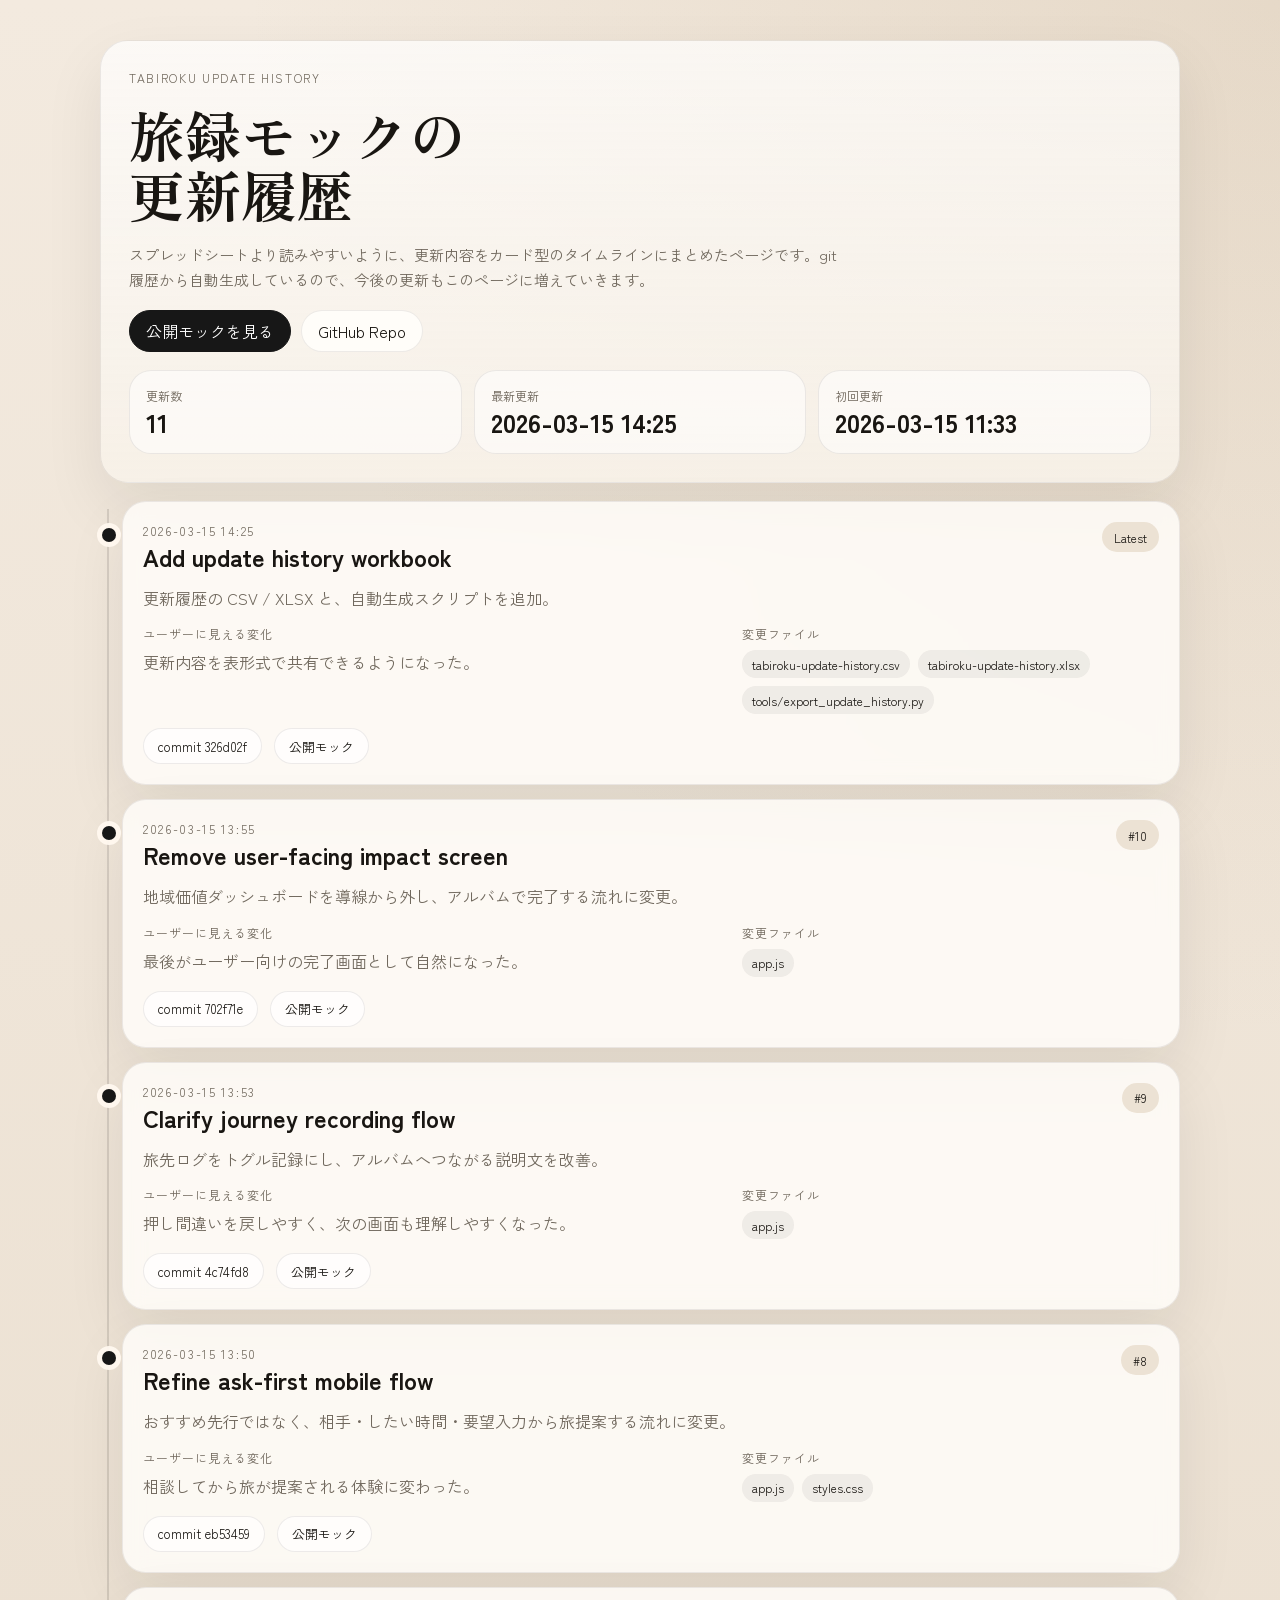
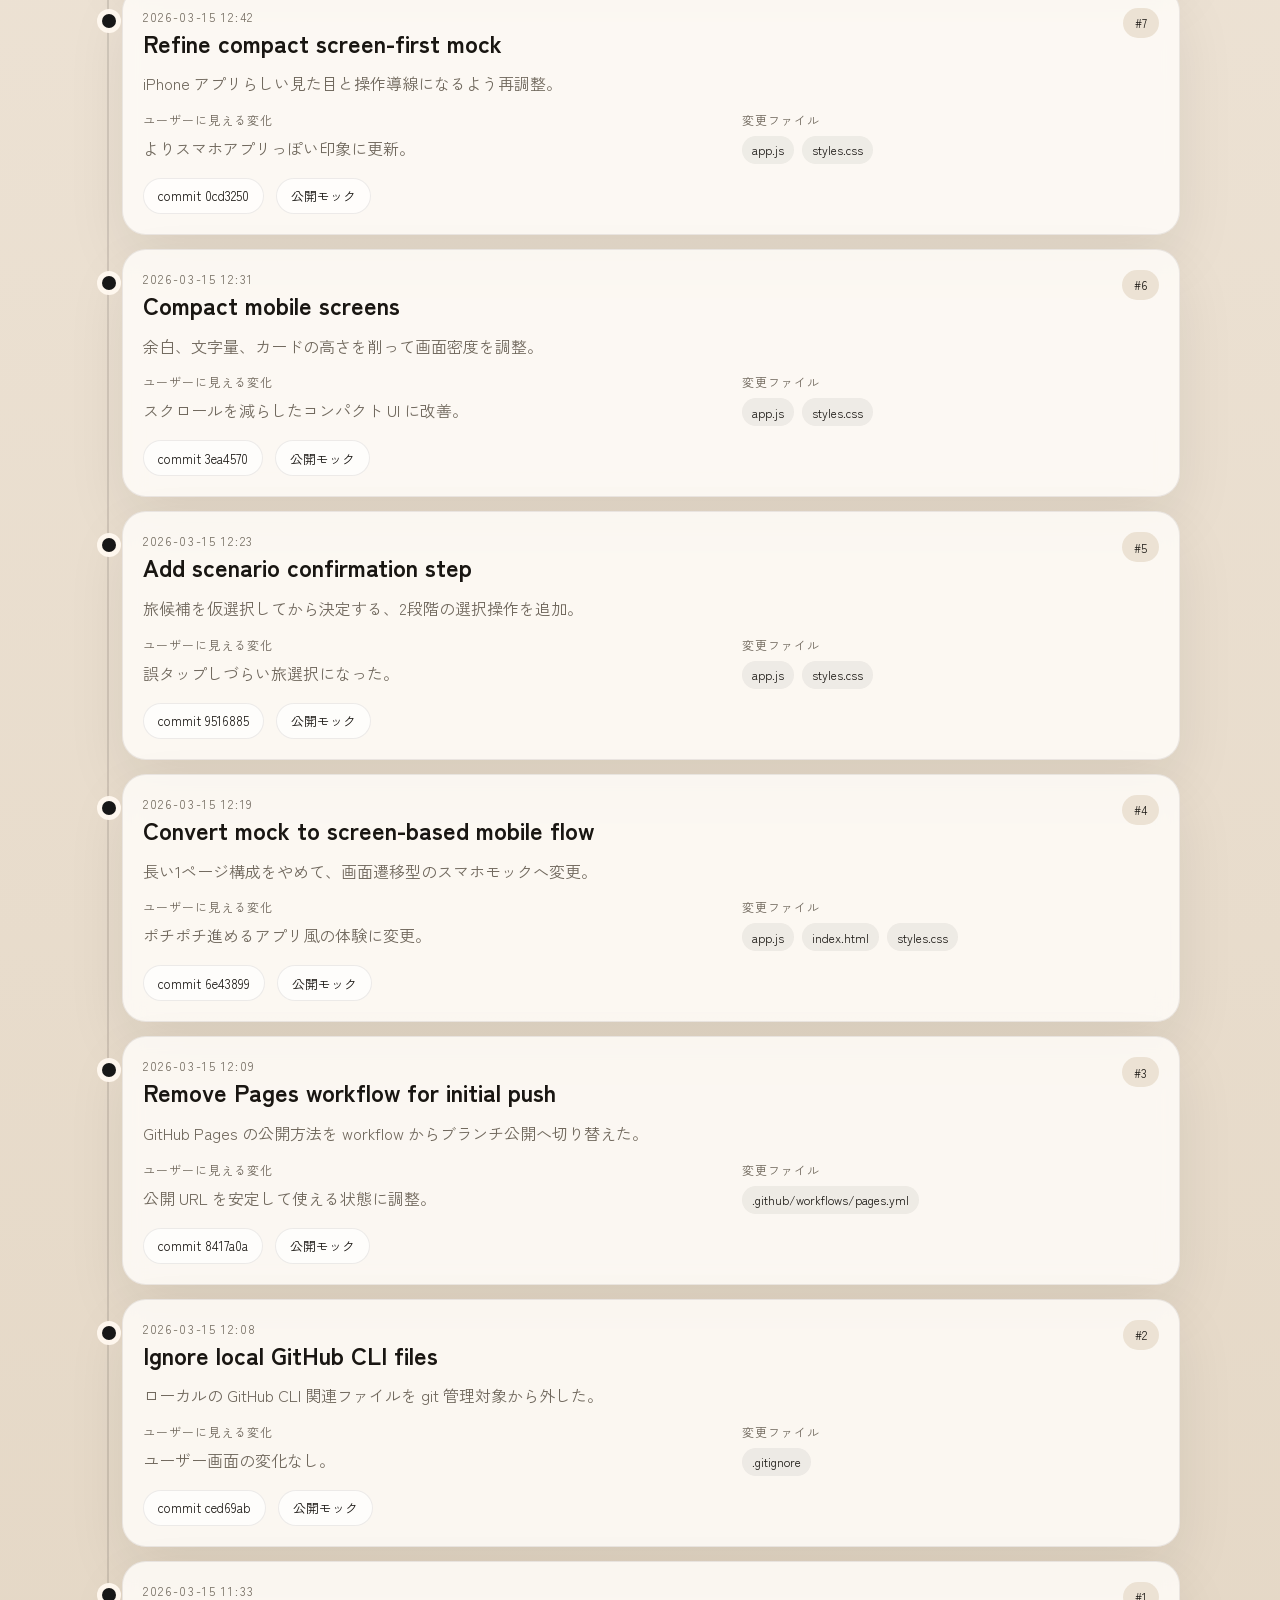
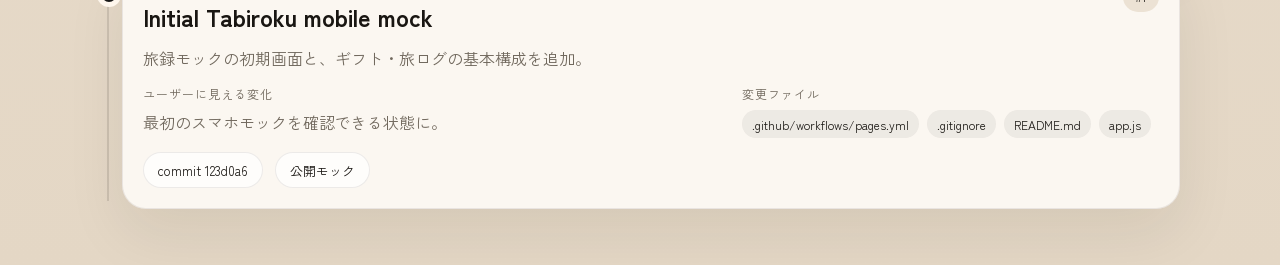
==== update-history.html @ e1cdf244 "Generate HTML update history page" ====
<!DOCTYPE html>
<html lang="ja">
<head>
  <meta charset="UTF-8">
  <meta name="viewport" content="width=device-width, initial-scale=1.0">
  <meta name="description" content="旅録モックの更新履歴">
  <title>旅録 更新履歴</title>
  <style>
    :root {
      --bg: #efe5d8;
      --bg-soft: #f7f1e8;
      --card: rgba(255, 253, 249, 0.84);
      --card-strong: #fffdf9;
      --ink: #191612;
      --muted: #71695e;
      --line: rgba(25, 22, 18, 0.08);
      --accent: #171717;
      --accent-soft: #ece2d4;
      --shadow: 0 24px 60px rgba(25, 22, 18, 0.08);
    }

    * {
      box-sizing: border-box;
    }

    body {
      margin: 0;
      font-family: "Zen Kaku Gothic New", "Hiragino Sans", sans-serif;
      color: var(--ink);
      background:
        radial-gradient(circle at top right, rgba(183, 156, 118, 0.22), transparent 28%),
        linear-gradient(180deg, #f3eadf 0%, #e4d7c5 100%);
    }

    a {
      color: inherit;
    }

    .page {
      width: min(1080px, calc(100% - 32px));
      margin: 0 auto;
      padding: 40px 0 56px;
    }

    .hero {
      display: grid;
      gap: 18px;
      padding: 28px;
      border: 1px solid var(--line);
      border-radius: 28px;
      background: linear-gradient(180deg, rgba(255, 255, 255, 0.7), rgba(247, 241, 232, 0.9));
      box-shadow: var(--shadow);
    }

    .eyebrow {
      margin: 0;
      color: var(--muted);
      font-size: 12px;
      letter-spacing: 0.14em;
      text-transform: uppercase;
    }

    .hero h1 {
      margin: 0;
      font-family: "Zen Old Mincho", serif;
      font-size: clamp(32px, 6vw, 56px);
      line-height: 1.08;
    }

    .hero-copy {
      max-width: 720px;
      margin: 0;
      color: var(--muted);
      font-size: 15px;
      line-height: 1.65;
    }

    .hero-links {
      display: flex;
      flex-wrap: wrap;
      gap: 10px;
    }

    .hero-links a {
      display: inline-flex;
      align-items: center;
      min-height: 42px;
      padding: 0 16px;
      border-radius: 999px;
      border: 1px solid var(--line);
      background: var(--card-strong);
      text-decoration: none;
    }

    .hero-links a.primary {
      background: var(--accent);
      border-color: var(--accent);
      color: #fff;
    }

    .stats {
      display: grid;
      grid-template-columns: repeat(3, minmax(0, 1fr));
      gap: 12px;
    }

    .stat-card {
      display: grid;
      gap: 4px;
      padding: 16px;
      border-radius: 22px;
      border: 1px solid var(--line);
      background: rgba(255, 255, 255, 0.56);
    }

    .stat-card span {
      color: var(--muted);
      font-size: 12px;
    }

    .stat-card strong {
      font-size: 26px;
      line-height: 1.1;
    }

    .timeline {
      position: relative;
      display: grid;
      gap: 14px;
      margin-top: 18px;
      padding-left: 22px;
    }

    .timeline::before {
      content: "";
      position: absolute;
      top: 8px;
      bottom: 8px;
      left: 7px;
      width: 2px;
      background: rgba(25, 22, 18, 0.12);
    }

    .history-card {
      position: relative;
      display: grid;
      gap: 14px;
      padding: 20px;
      border: 1px solid var(--line);
      border-radius: 24px;
      background: var(--card);
      box-shadow: var(--shadow);
      backdrop-filter: blur(10px);
    }

    .history-card::before {
      content: "";
      position: absolute;
      top: 26px;
      left: -21px;
      width: 14px;
      height: 14px;
      border-radius: 50%;
      background: var(--accent);
      box-shadow: 0 0 0 5px rgba(255, 248, 240, 0.95);
    }

    .card-top {
      display: flex;
      justify-content: space-between;
      gap: 16px;
      align-items: start;
    }

    .card-top h2 {
      margin: 4px 0 0;
      font-size: 24px;
      line-height: 1.2;
    }

    .badge {
      display: inline-flex;
      align-items: center;
      justify-content: center;
      min-height: 30px;
      padding: 0 12px;
      border-radius: 999px;
      background: var(--accent-soft);
      color: var(--ink);
      font-size: 12px;
      white-space: nowrap;
    }

    .detail,
    .meta-copy {
      margin: 0;
      color: var(--muted);
      line-height: 1.6;
    }

    .meta-grid {
      display: grid;
      grid-template-columns: 1.4fr 1fr;
      gap: 16px;
    }

    .meta-label {
      margin: 0 0 8px;
      color: var(--muted);
      font-size: 12px;
      letter-spacing: 0.08em;
      text-transform: uppercase;
    }

    .file-tags {
      display: flex;
      flex-wrap: wrap;
      gap: 8px;
    }

    .file-tag {
      display: inline-flex;
      align-items: center;
      min-height: 28px;
      padding: 0 10px;
      border-radius: 999px;
      background: rgba(23, 23, 23, 0.06);
      font-size: 12px;
    }

    .link-row {
      display: flex;
      flex-wrap: wrap;
      gap: 12px;
    }

    .link-row a {
      display: inline-flex;
      align-items: center;
      min-height: 36px;
      padding: 0 14px;
      border-radius: 999px;
      border: 1px solid var(--line);
      background: rgba(255, 255, 255, 0.72);
      text-decoration: none;
      font-size: 13px;
    }

    @media (max-width: 720px) {
      .page {
        width: min(100% - 20px, 100%);
        padding: 16px 0 32px;
      }

      .hero {
        padding: 18px;
        border-radius: 22px;
      }

      .stats,
      .meta-grid {
        grid-template-columns: 1fr;
      }

      .timeline {
        padding-left: 18px;
      }

      .history-card {
        padding: 16px;
        border-radius: 20px;
      }

      .history-card::before {
        left: -17px;
      }

      .card-top {
        display: grid;
      }

      .card-top h2 {
        font-size: 19px;
      }
    }
  </style>
  <link rel="preconnect" href="https://fonts.googleapis.com">
  <link rel="preconnect" href="https://fonts.gstatic.com" crossorigin>
  <link href="https://fonts.googleapis.com/css2?family=Zen+Kaku+Gothic+New:wght@400;500;700&family=Zen+Old+Mincho:wght@500;700&display=swap" rel="stylesheet">
</head>
<body>
  <main class="page">
    <section class="hero">
      <p class="eyebrow">Tabiroku Update History</p>
      <h1>旅録モックの<br>更新履歴</h1>
      <p class="hero-copy">スプレッドシートより読みやすいように、更新内容をカード型のタイムラインにまとめたページです。git 履歴から自動生成しているので、今後の更新もこのページに増えていきます。</p>
      <div class="hero-links">
        <a class="primary" href="https://ryoseiimai.github.io/tabiroku-app/" target="_blank" rel="noreferrer">公開モックを見る</a>
        <a href="https://github.com/Ryoseiimai/tabiroku-app" target="_blank" rel="noreferrer">GitHub Repo</a>
      </div>
      <div class="stats">
        
      <article class="stat-card">
        <span>更新数</span>
        <strong>11</strong>
      </article>
    
        
      <article class="stat-card">
        <span>最新更新</span>
        <strong>2026-03-15 14:25</strong>
      </article>
    
        
      <article class="stat-card">
        <span>初回更新</span>
        <strong>2026-03-15 11:33</strong>
      </article>
    
      </div>
    </section>
    <section class="timeline">
      
            <article class="history-card">
              <div class="card-top">
                <div>
                  <p class="eyebrow">2026-03-15 14:25</p>
                  <h2>Add update history workbook</h2>
                </div>
                <span class="badge">Latest</span>
              </div>
              <p class="detail">更新履歴の CSV / XLSX と、自動生成スクリプトを追加。</p>
              <div class="meta-grid">
                <section>
                  <p class="meta-label">ユーザーに見える変化</p>
                  <p class="meta-copy">更新内容を表形式で共有できるようになった。</p>
                </section>
                <section>
                  <p class="meta-label">変更ファイル</p>
                  <div class="file-tags"><span class="file-tag">tabiroku-update-history.csv</span><span class="file-tag">tabiroku-update-history.xlsx</span><span class="file-tag">tools/export_update_history.py</span></div>
                </section>
              </div>
              <div class="link-row">
                <a href="https://github.com/Ryoseiimai/tabiroku-app/commit/326d02feb4cc5871f377d0a3b51d2e1dd2d3f2f9" target="_blank" rel="noreferrer">commit 326d02f</a>
                <a href="https://ryoseiimai.github.io/tabiroku-app/" target="_blank" rel="noreferrer">公開モック</a>
              </div>
            </article>
            
            <article class="history-card">
              <div class="card-top">
                <div>
                  <p class="eyebrow">2026-03-15 13:55</p>
                  <h2>Remove user-facing impact screen</h2>
                </div>
                <span class="badge">#10</span>
              </div>
              <p class="detail">地域価値ダッシュボードを導線から外し、アルバムで完了する流れに変更。</p>
              <div class="meta-grid">
                <section>
                  <p class="meta-label">ユーザーに見える変化</p>
                  <p class="meta-copy">最後がユーザー向けの完了画面として自然になった。</p>
                </section>
                <section>
                  <p class="meta-label">変更ファイル</p>
                  <div class="file-tags"><span class="file-tag">app.js</span></div>
                </section>
              </div>
              <div class="link-row">
                <a href="https://github.com/Ryoseiimai/tabiroku-app/commit/702f71e2906af9ce256be36907423aeaa6bdb7fd" target="_blank" rel="noreferrer">commit 702f71e</a>
                <a href="https://ryoseiimai.github.io/tabiroku-app/" target="_blank" rel="noreferrer">公開モック</a>
              </div>
            </article>
            
            <article class="history-card">
              <div class="card-top">
                <div>
                  <p class="eyebrow">2026-03-15 13:53</p>
                  <h2>Clarify journey recording flow</h2>
                </div>
                <span class="badge">#9</span>
              </div>
              <p class="detail">旅先ログをトグル記録にし、アルバムへつながる説明文を改善。</p>
              <div class="meta-grid">
                <section>
                  <p class="meta-label">ユーザーに見える変化</p>
                  <p class="meta-copy">押し間違いを戻しやすく、次の画面も理解しやすくなった。</p>
                </section>
                <section>
                  <p class="meta-label">変更ファイル</p>
                  <div class="file-tags"><span class="file-tag">app.js</span></div>
                </section>
              </div>
              <div class="link-row">
                <a href="https://github.com/Ryoseiimai/tabiroku-app/commit/4c74fd8b9826eae8f683345e9d78c37155b29bcc" target="_blank" rel="noreferrer">commit 4c74fd8</a>
                <a href="https://ryoseiimai.github.io/tabiroku-app/" target="_blank" rel="noreferrer">公開モック</a>
              </div>
            </article>
            
            <article class="history-card">
              <div class="card-top">
                <div>
                  <p class="eyebrow">2026-03-15 13:50</p>
                  <h2>Refine ask-first mobile flow</h2>
                </div>
                <span class="badge">#8</span>
              </div>
              <p class="detail">おすすめ先行ではなく、相手・したい時間・要望入力から旅提案する流れに変更。</p>
              <div class="meta-grid">
                <section>
                  <p class="meta-label">ユーザーに見える変化</p>
                  <p class="meta-copy">相談してから旅が提案される体験に変わった。</p>
                </section>
                <section>
                  <p class="meta-label">変更ファイル</p>
                  <div class="file-tags"><span class="file-tag">app.js</span><span class="file-tag">styles.css</span></div>
                </section>
              </div>
              <div class="link-row">
                <a href="https://github.com/Ryoseiimai/tabiroku-app/commit/eb534593eb1c7be1b1d5b619a22f91bf250797fd" target="_blank" rel="noreferrer">commit eb53459</a>
                <a href="https://ryoseiimai.github.io/tabiroku-app/" target="_blank" rel="noreferrer">公開モック</a>
              </div>
            </article>
            
            <article class="history-card">
              <div class="card-top">
                <div>
                  <p class="eyebrow">2026-03-15 12:42</p>
                  <h2>Refine compact screen-first mock</h2>
                </div>
                <span class="badge">#7</span>
              </div>
              <p class="detail">iPhone アプリらしい見た目と操作導線になるよう再調整。</p>
              <div class="meta-grid">
                <section>
                  <p class="meta-label">ユーザーに見える変化</p>
                  <p class="meta-copy">よりスマホアプリっぽい印象に更新。</p>
                </section>
                <section>
                  <p class="meta-label">変更ファイル</p>
                  <div class="file-tags"><span class="file-tag">app.js</span><span class="file-tag">styles.css</span></div>
                </section>
              </div>
              <div class="link-row">
                <a href="https://github.com/Ryoseiimai/tabiroku-app/commit/0cd3250d94234d02f19f00d19261c5f120e7cd29" target="_blank" rel="noreferrer">commit 0cd3250</a>
                <a href="https://ryoseiimai.github.io/tabiroku-app/" target="_blank" rel="noreferrer">公開モック</a>
              </div>
            </article>
            
            <article class="history-card">
              <div class="card-top">
                <div>
                  <p class="eyebrow">2026-03-15 12:31</p>
                  <h2>Compact mobile screens</h2>
                </div>
                <span class="badge">#6</span>
              </div>
              <p class="detail">余白、文字量、カードの高さを削って画面密度を調整。</p>
              <div class="meta-grid">
                <section>
                  <p class="meta-label">ユーザーに見える変化</p>
                  <p class="meta-copy">スクロールを減らしたコンパクト UI に改善。</p>
                </section>
                <section>
                  <p class="meta-label">変更ファイル</p>
                  <div class="file-tags"><span class="file-tag">app.js</span><span class="file-tag">styles.css</span></div>
                </section>
              </div>
              <div class="link-row">
                <a href="https://github.com/Ryoseiimai/tabiroku-app/commit/3ea4570be6a39ab3e6713157a02b578151c8d7f8" target="_blank" rel="noreferrer">commit 3ea4570</a>
                <a href="https://ryoseiimai.github.io/tabiroku-app/" target="_blank" rel="noreferrer">公開モック</a>
              </div>
            </article>
            
            <article class="history-card">
              <div class="card-top">
                <div>
                  <p class="eyebrow">2026-03-15 12:23</p>
                  <h2>Add scenario confirmation step</h2>
                </div>
                <span class="badge">#5</span>
              </div>
              <p class="detail">旅候補を仮選択してから決定する、2段階の選択操作を追加。</p>
              <div class="meta-grid">
                <section>
                  <p class="meta-label">ユーザーに見える変化</p>
                  <p class="meta-copy">誤タップしづらい旅選択になった。</p>
                </section>
                <section>
                  <p class="meta-label">変更ファイル</p>
                  <div class="file-tags"><span class="file-tag">app.js</span><span class="file-tag">styles.css</span></div>
                </section>
              </div>
              <div class="link-row">
                <a href="https://github.com/Ryoseiimai/tabiroku-app/commit/95168854188f35b6bb435c3b8fd0d7870175361b" target="_blank" rel="noreferrer">commit 9516885</a>
                <a href="https://ryoseiimai.github.io/tabiroku-app/" target="_blank" rel="noreferrer">公開モック</a>
              </div>
            </article>
            
            <article class="history-card">
              <div class="card-top">
                <div>
                  <p class="eyebrow">2026-03-15 12:19</p>
                  <h2>Convert mock to screen-based mobile flow</h2>
                </div>
                <span class="badge">#4</span>
              </div>
              <p class="detail">長い1ページ構成をやめて、画面遷移型のスマホモックへ変更。</p>
              <div class="meta-grid">
                <section>
                  <p class="meta-label">ユーザーに見える変化</p>
                  <p class="meta-copy">ポチポチ進めるアプリ風の体験に変更。</p>
                </section>
                <section>
                  <p class="meta-label">変更ファイル</p>
                  <div class="file-tags"><span class="file-tag">app.js</span><span class="file-tag">index.html</span><span class="file-tag">styles.css</span></div>
                </section>
              </div>
              <div class="link-row">
                <a href="https://github.com/Ryoseiimai/tabiroku-app/commit/6e438990d645f42b58c4cd445c21f34d2c587411" target="_blank" rel="noreferrer">commit 6e43899</a>
                <a href="https://ryoseiimai.github.io/tabiroku-app/" target="_blank" rel="noreferrer">公開モック</a>
              </div>
            </article>
            
            <article class="history-card">
              <div class="card-top">
                <div>
                  <p class="eyebrow">2026-03-15 12:09</p>
                  <h2>Remove Pages workflow for initial push</h2>
                </div>
                <span class="badge">#3</span>
              </div>
              <p class="detail">GitHub Pages の公開方法を workflow からブランチ公開へ切り替えた。</p>
              <div class="meta-grid">
                <section>
                  <p class="meta-label">ユーザーに見える変化</p>
                  <p class="meta-copy">公開 URL を安定して使える状態に調整。</p>
                </section>
                <section>
                  <p class="meta-label">変更ファイル</p>
                  <div class="file-tags"><span class="file-tag">.github/workflows/pages.yml</span></div>
                </section>
              </div>
              <div class="link-row">
                <a href="https://github.com/Ryoseiimai/tabiroku-app/commit/8417a0a6a9825834ab72dbe2c8ad0e2a2dfd62f9" target="_blank" rel="noreferrer">commit 8417a0a</a>
                <a href="https://ryoseiimai.github.io/tabiroku-app/" target="_blank" rel="noreferrer">公開モック</a>
              </div>
            </article>
            
            <article class="history-card">
              <div class="card-top">
                <div>
                  <p class="eyebrow">2026-03-15 12:08</p>
                  <h2>Ignore local GitHub CLI files</h2>
                </div>
                <span class="badge">#2</span>
              </div>
              <p class="detail">ローカルの GitHub CLI 関連ファイルを git 管理対象から外した。</p>
              <div class="meta-grid">
                <section>
                  <p class="meta-label">ユーザーに見える変化</p>
                  <p class="meta-copy">ユーザー画面の変化なし。</p>
                </section>
                <section>
                  <p class="meta-label">変更ファイル</p>
                  <div class="file-tags"><span class="file-tag">.gitignore</span></div>
                </section>
              </div>
              <div class="link-row">
                <a href="https://github.com/Ryoseiimai/tabiroku-app/commit/ced69abb1e2871a45bdbd6ee4b30e00f05e26f56" target="_blank" rel="noreferrer">commit ced69ab</a>
                <a href="https://ryoseiimai.github.io/tabiroku-app/" target="_blank" rel="noreferrer">公開モック</a>
              </div>
            </article>
            
            <article class="history-card">
              <div class="card-top">
                <div>
                  <p class="eyebrow">2026-03-15 11:33</p>
                  <h2>Initial Tabiroku mobile mock</h2>
                </div>
                <span class="badge">#1</span>
              </div>
              <p class="detail">旅録モックの初期画面と、ギフト・旅ログの基本構成を追加。</p>
              <div class="meta-grid">
                <section>
                  <p class="meta-label">ユーザーに見える変化</p>
                  <p class="meta-copy">最初のスマホモックを確認できる状態に。</p>
                </section>
                <section>
                  <p class="meta-label">変更ファイル</p>
                  <div class="file-tags"><span class="file-tag">.github/workflows/pages.yml</span><span class="file-tag">.gitignore</span><span class="file-tag">README.md</span><span class="file-tag">app.js</span></div>
                </section>
              </div>
              <div class="link-row">
                <a href="https://github.com/Ryoseiimai/tabiroku-app/commit/123d0a676e46944324a2f637da2d99578be244f9" target="_blank" rel="noreferrer">commit 123d0a6</a>
                <a href="https://ryoseiimai.github.io/tabiroku-app/" target="_blank" rel="noreferrer">公開モック</a>
              </div>
            </article>
            
    </section>
  </main>
</body>
</html>
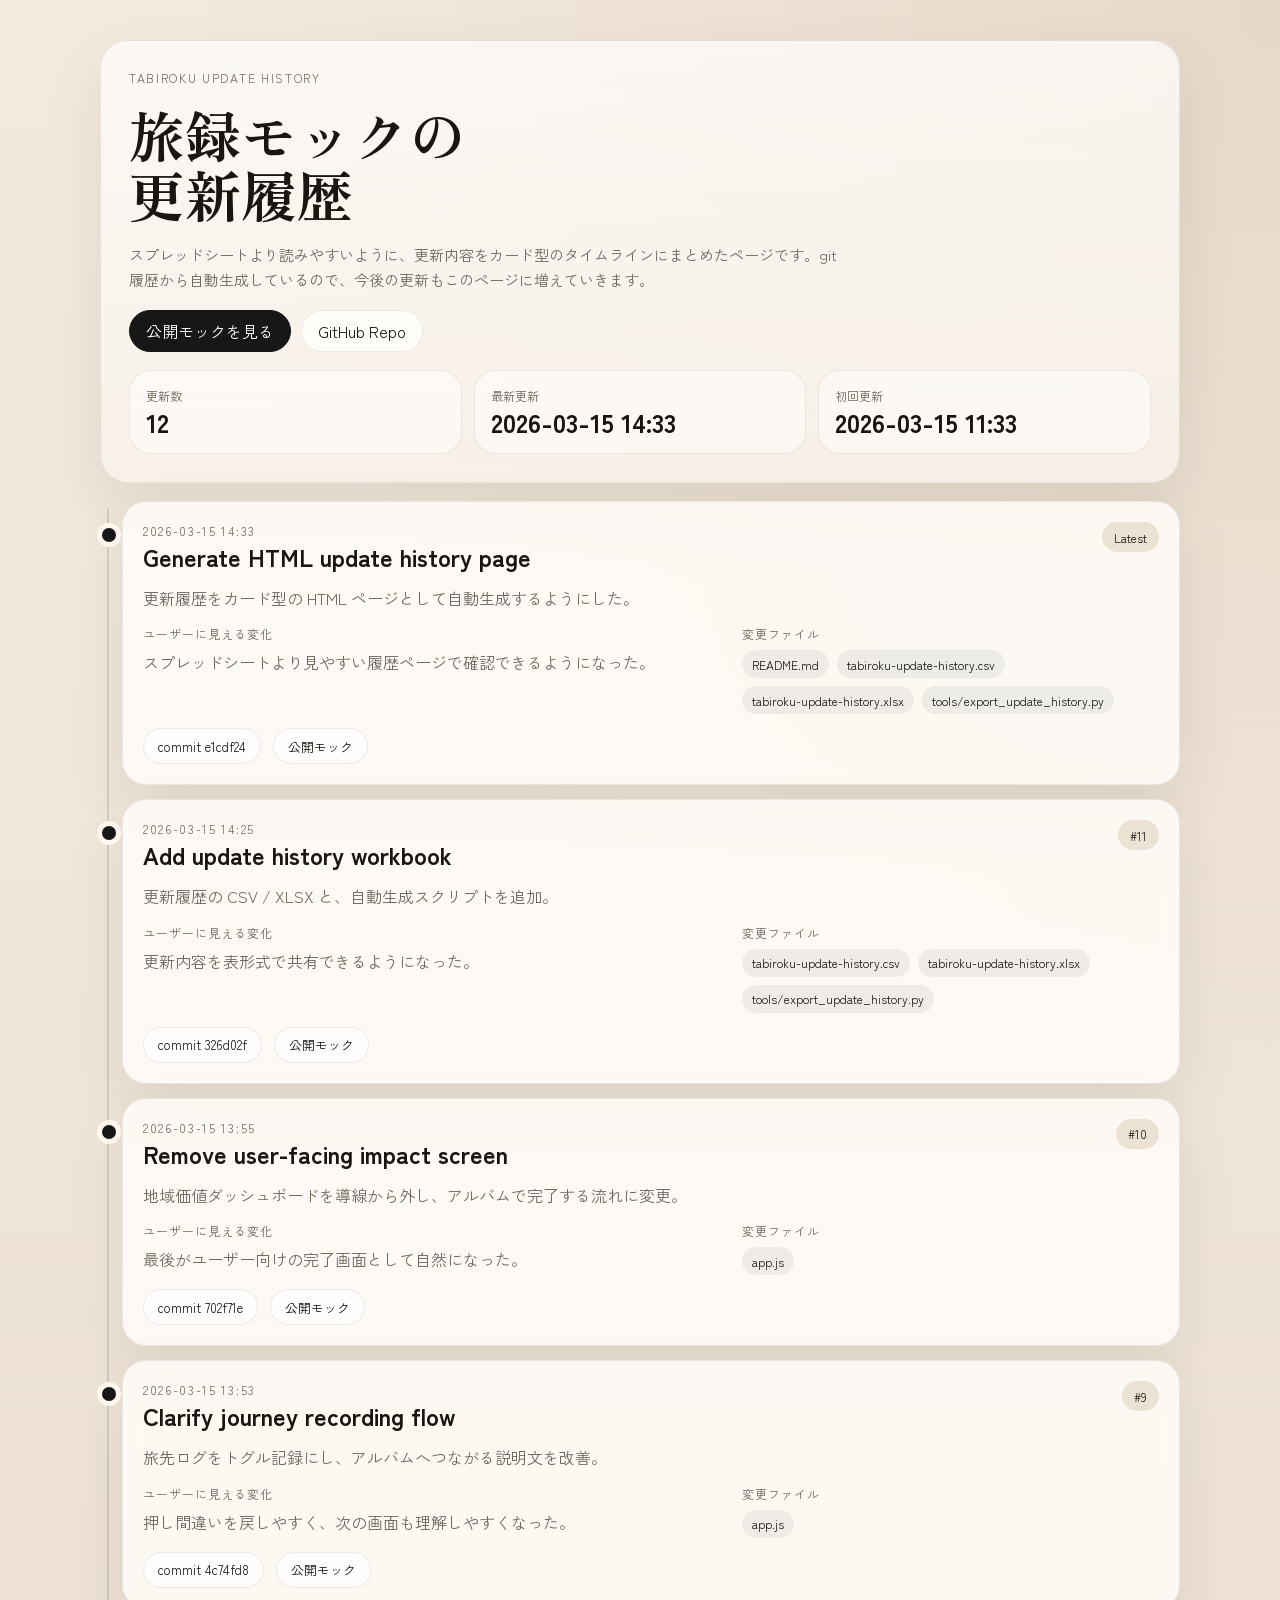
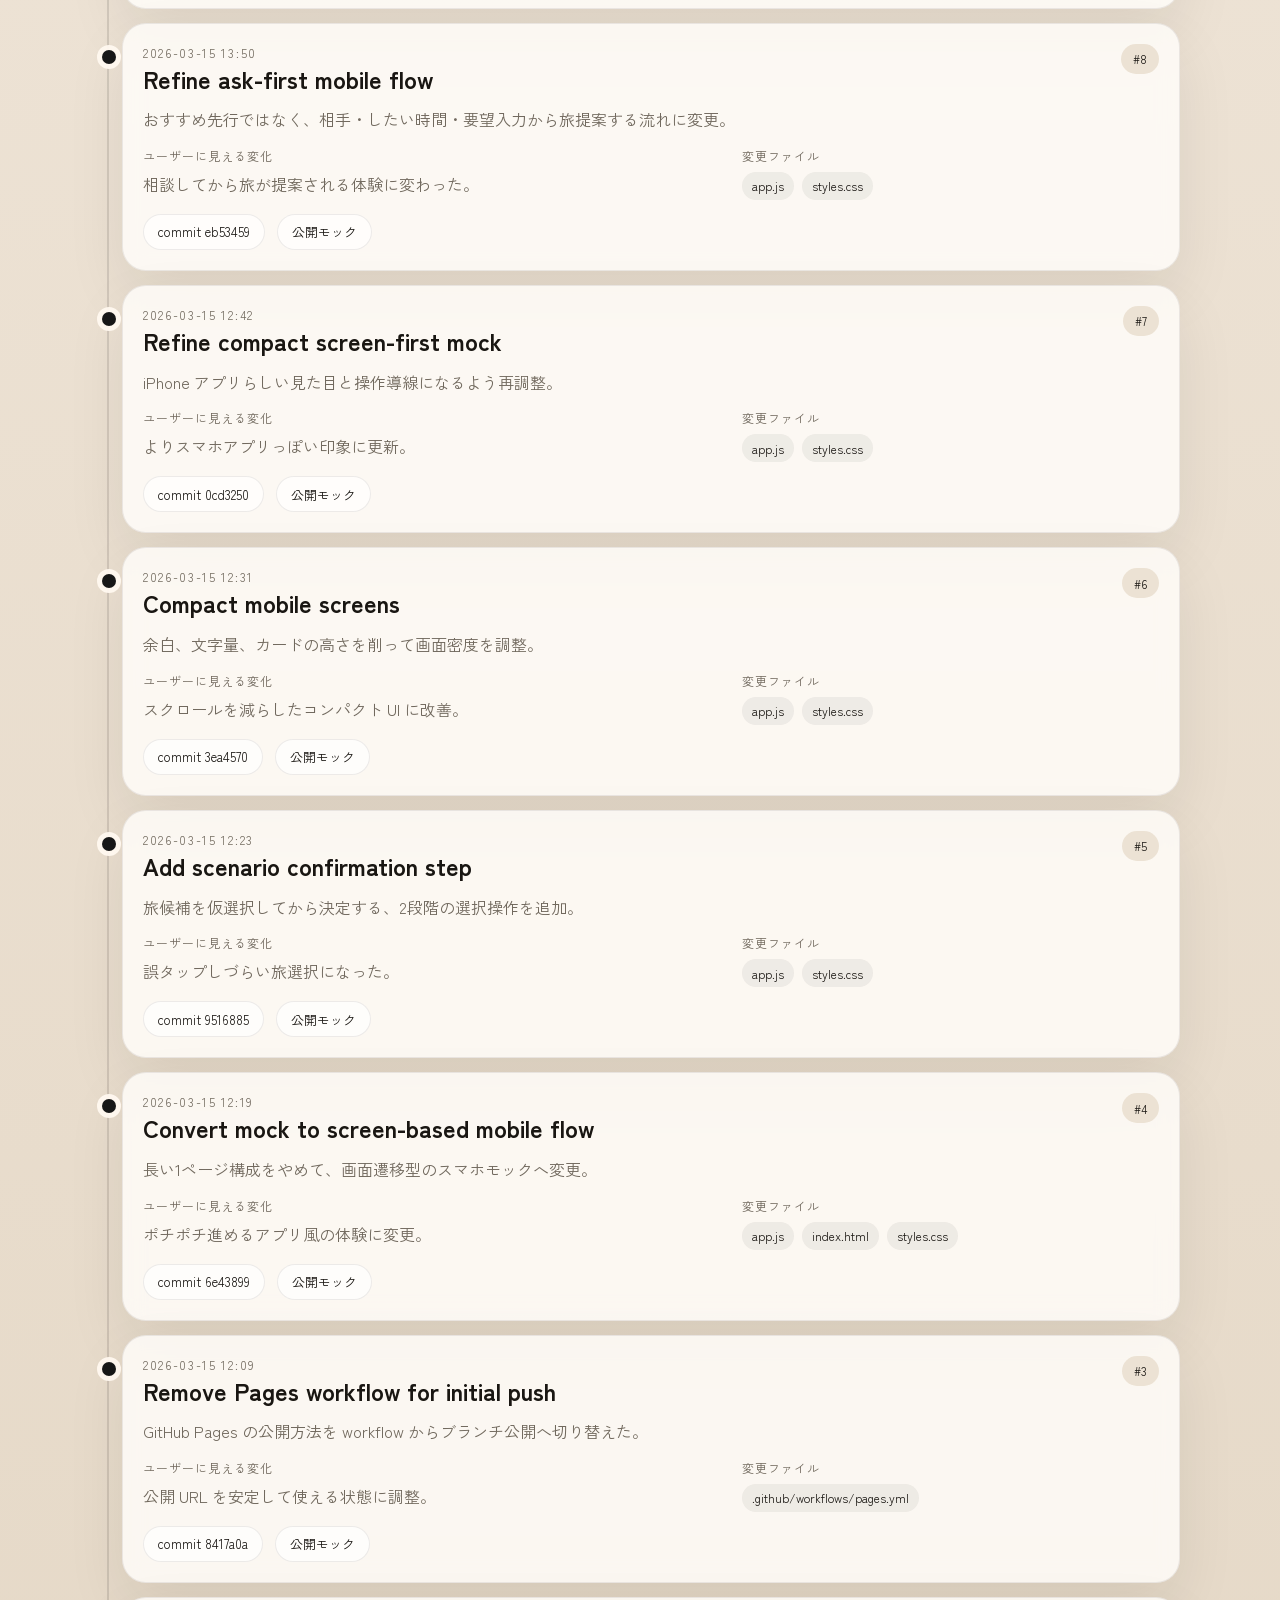
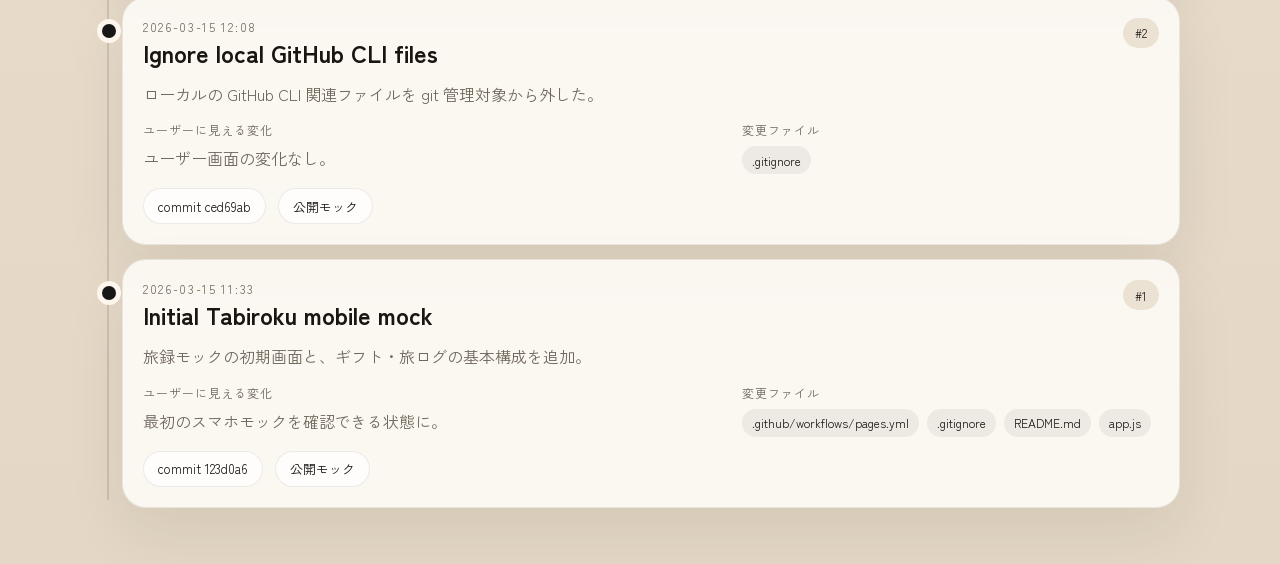
==== commit 3ed72fac: "Refresh generated update history" ====
--- a/update-history.html
+++ b/update-history.html
@@ -302,13 +302,13 @@
         
       <article class="stat-card">
         <span>更新数</span>
-        <strong>11</strong>
+        <strong>12</strong>
       </article>
     
         
       <article class="stat-card">
         <span>最新更新</span>
-        <strong>2026-03-15 14:25</strong>
+        <strong>2026-03-15 14:33</strong>
       </article>
     
         
@@ -324,10 +324,35 @@
             <article class="history-card">
               <div class="card-top">
                 <div>
+                  <p class="eyebrow">2026-03-15 14:33</p>
+                  <h2>Generate HTML update history page</h2>
+                </div>
+                <span class="badge">Latest</span>
+              </div>
+              <p class="detail">更新履歴をカード型の HTML ページとして自動生成するようにした。</p>
+              <div class="meta-grid">
+                <section>
+                  <p class="meta-label">ユーザーに見える変化</p>
+                  <p class="meta-copy">スプレッドシートより見やすい履歴ページで確認できるようになった。</p>
+                </section>
+                <section>
+                  <p class="meta-label">変更ファイル</p>
+                  <div class="file-tags"><span class="file-tag">README.md</span><span class="file-tag">tabiroku-update-history.csv</span><span class="file-tag">tabiroku-update-history.xlsx</span><span class="file-tag">tools/export_update_history.py</span></div>
+                </section>
+              </div>
+              <div class="link-row">
+                <a href="https://github.com/Ryoseiimai/tabiroku-app/commit/e1cdf2448c2600168280d476e3880c9592802274" target="_blank" rel="noreferrer">commit e1cdf24</a>
+                <a href="https://ryoseiimai.github.io/tabiroku-app/" target="_blank" rel="noreferrer">公開モック</a>
+              </div>
+            </article>
+            
+            <article class="history-card">
+              <div class="card-top">
+                <div>
                   <p class="eyebrow">2026-03-15 14:25</p>
                   <h2>Add update history workbook</h2>
                 </div>
-                <span class="badge">Latest</span>
+                <span class="badge">#11</span>
               </div>
               <p class="detail">更新履歴の CSV / XLSX と、自動生成スクリプトを追加。</p>
               <div class="meta-grid">
